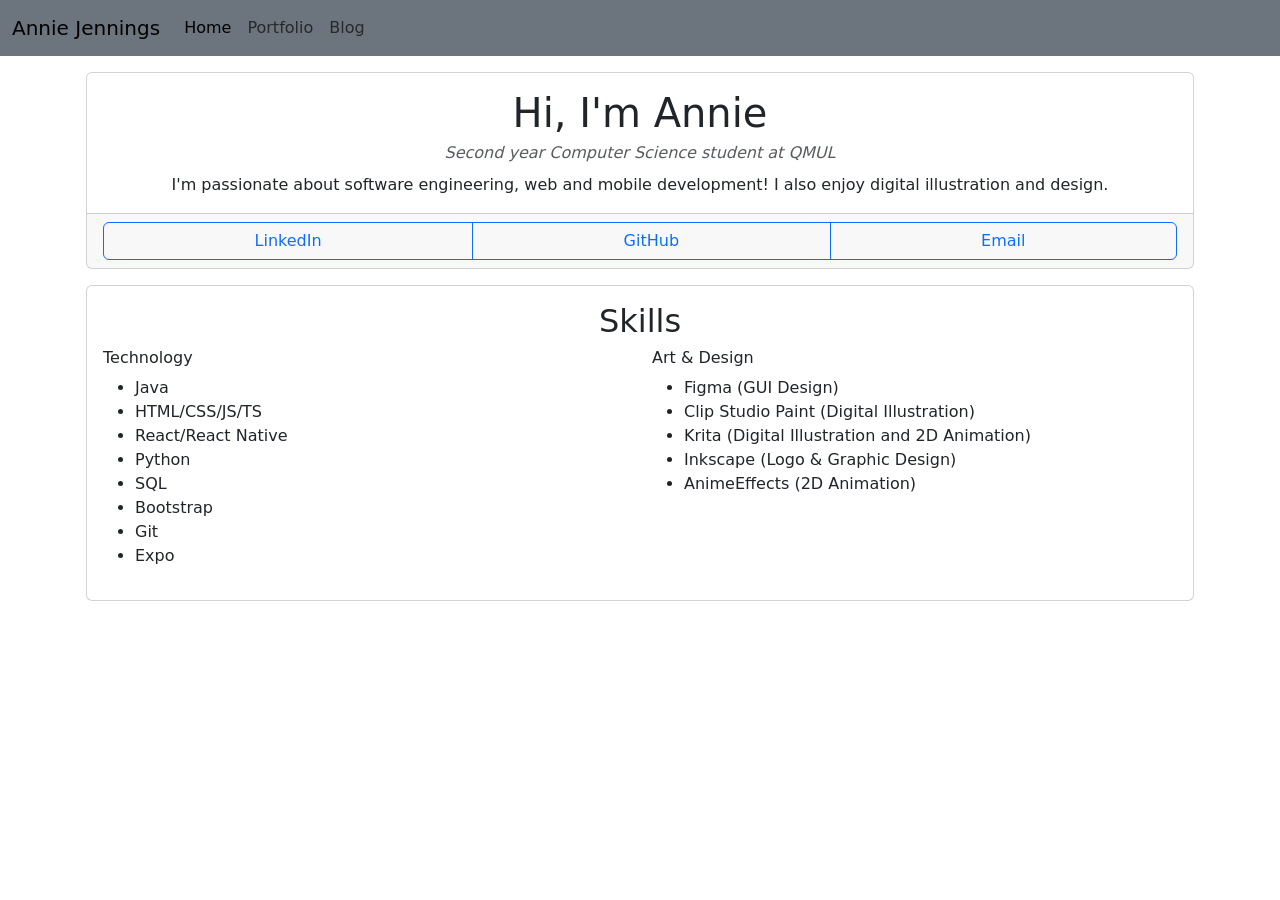
==== index.html @ 38fad9ea "added details to projects in portfolio" ====
<!DOCTYPE html>
<html lang="en">
<head>
    <meta charset="UTF-8">
    <meta name="viewport" content="width=device-width, initial-scale=1.0">
    <title>Home | Annie Jennings</title>
    <link href="https://cdn.jsdelivr.net/npm/bootstrap@5.3.8/dist/css/bootstrap.min.css" rel="stylesheet" integrity="sha384-sRIl4kxILFvY47J16cr9ZwB07vP4J8+LH7qKQnuqkuIAvNWLzeN8tE5YBujZqJLB" crossorigin="anonymous">
</head>
<body>
    <header>
        <nav class="navbar bg-secondary navbar-expand-lg">
            <div class="container-fluid">
                <a class="navbar-brand" href="index.html">Annie Jennings</a>
                <button class="navbar-toggler" type="button" data-bs-toggle="collapse" data-bs-target="#headerNav" aria-controls="headerNav" aria-expanded="false" aria-label="Toggle navigation">
                    <span class="navbar-toggler-icon"></span>
                </button>

                <div class="collapse navbar-collapse" id="headerNav">
                    <ul class="navbar-nav">
                        <li class="nav-item">
                            <a class="nav-link active" aria-current="page" href="index.html">Home</a>
                        </li>
                        <li class="nav-item">
                            <a class="nav-link" href="portfolio.html">Portfolio</a>
                        </li>
                        <li class="nav-item">
                            <a class="nav-link" href="blog.html">Blog</a>
                        </li>
                    </ul>
                </div>
            </div>
        </nav>
    </header>
    <main>
        <div class="container p-3">
            <div class="row row-cols-1 row-cols-md-1 g-3">
                <div class="col col-12 col-md-12">
                    <section class="card mx-auto">
                        <div class="card-body text-center">
                            <h1 class="card-title">Hi, I'm Annie</h1>
                            <p class="card-subtitle text-body-secondary fst-italic">Second year Computer Science student at QMUL</p>
                            <p class="card-text mt-2">I'm passionate about software engineering, web and mobile development! I also enjoy digital illustration and design.</p>
                        </div>
                        <div class="card-footer">
                            <div class="btn-group w-100" role="group">
                                <a class="btn btn-outline-primary" type="button" href="https://www.linkedin.com/in/annie-j-aa6480257/">LinkedIn</a>
                                <a class="btn btn-outline-primary" type="button" href="https://github.com/andijen">GitHub</a>
                                <a class="btn btn-outline-primary" type="button" href="mailto:anniejennings586@gmail.com">Email</a>
                            </div>
                        </div>
                    </section>
                </div>
                <div class="col col-12 col-md-12">
                    <section class="card mx-auto">
                        <div class="card-body">
                            <h2 class="text-center">Skills</h2>
                            <div class="row row-cols-1 row-cols-sm-2">
                                <div class="col col-12 col-sm-6">
                                    <h6>Technology</h6>
                                    <ul>
                                        <li>Java</li>
                                        <li>HTML/CSS/JS/TS</li>
                                        <li>React/React Native</li>
                                        <li>Python</li>
                                        <li>SQL</li>
                                        <li>Bootstrap</li>
                                        <li>Git</li>
                                        <li>Expo</li>
                                    </ul>
                                </div>
                                <div class="col col-12 col-sm-6">
                                    <h6>Art & Design</h6>
                                    <ul>
                                        <li>Figma (GUI Design)</li>
                                        <li>Clip Studio Paint (Digital Illustration)</li>
                                        <li>Krita (Digital Illustration and 2D Animation)</li>
                                        <li>Inkscape (Logo & Graphic Design)</li>
                                        <li>AnimeEffects (2D Animation)</li>
                                    </ul>
                                </div>
                            </div>
                        </div>
                    </section>
                </div>
            </div>
            
        </div>
    </main>
    <script src="https://cdn.jsdelivr.net/npm/bootstrap@5.3.8/dist/js/bootstrap.bundle.min.js" integrity="sha384-FKyoEForCGlyvwx9Hj09JcYn3nv7wiPVlz7YYwJrWVcXK/BmnVDxM+D2scQbITxI" crossorigin="anonymous"></script>
</body>
</html>
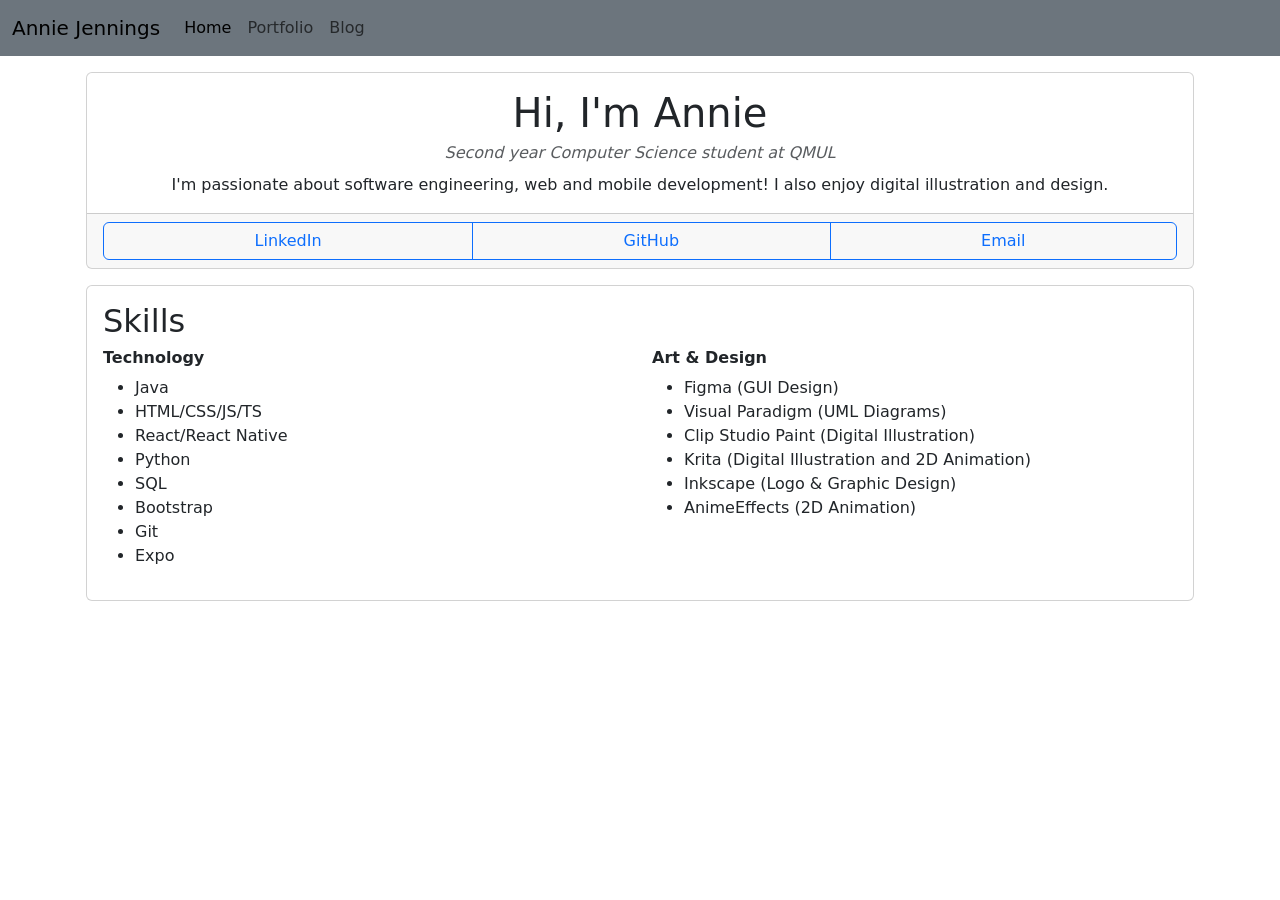
==== commit 11d5d3a0: "added individual project pages accessed via portfolio. added detailed analysis of stuzen project" ====
--- a/index.html
+++ b/index.html
@@ -53,10 +53,10 @@
                 <div class="col col-12 col-md-12">
                     <section class="card mx-auto">
                         <div class="card-body">
-                            <h2 class="text-center">Skills</h2>
+                            <h2>Skills</h2>
                             <div class="row row-cols-1 row-cols-sm-2">
                                 <div class="col col-12 col-sm-6">
-                                    <h6>Technology</h6>
+                                    <h6 class="fw-bold">Technology</h6>
                                     <ul>
                                         <li>Java</li>
                                         <li>HTML/CSS/JS/TS</li>
@@ -69,9 +69,10 @@
                                     </ul>
                                 </div>
                                 <div class="col col-12 col-sm-6">
-                                    <h6>Art & Design</h6>
+                                    <h6 class="fw-bold">Art & Design</h6>
                                     <ul>
                                         <li>Figma (GUI Design)</li>
+                                        <li>Visual Paradigm (UML Diagrams)</li>
                                         <li>Clip Studio Paint (Digital Illustration)</li>
                                         <li>Krita (Digital Illustration and 2D Animation)</li>
                                         <li>Inkscape (Logo & Graphic Design)</li>
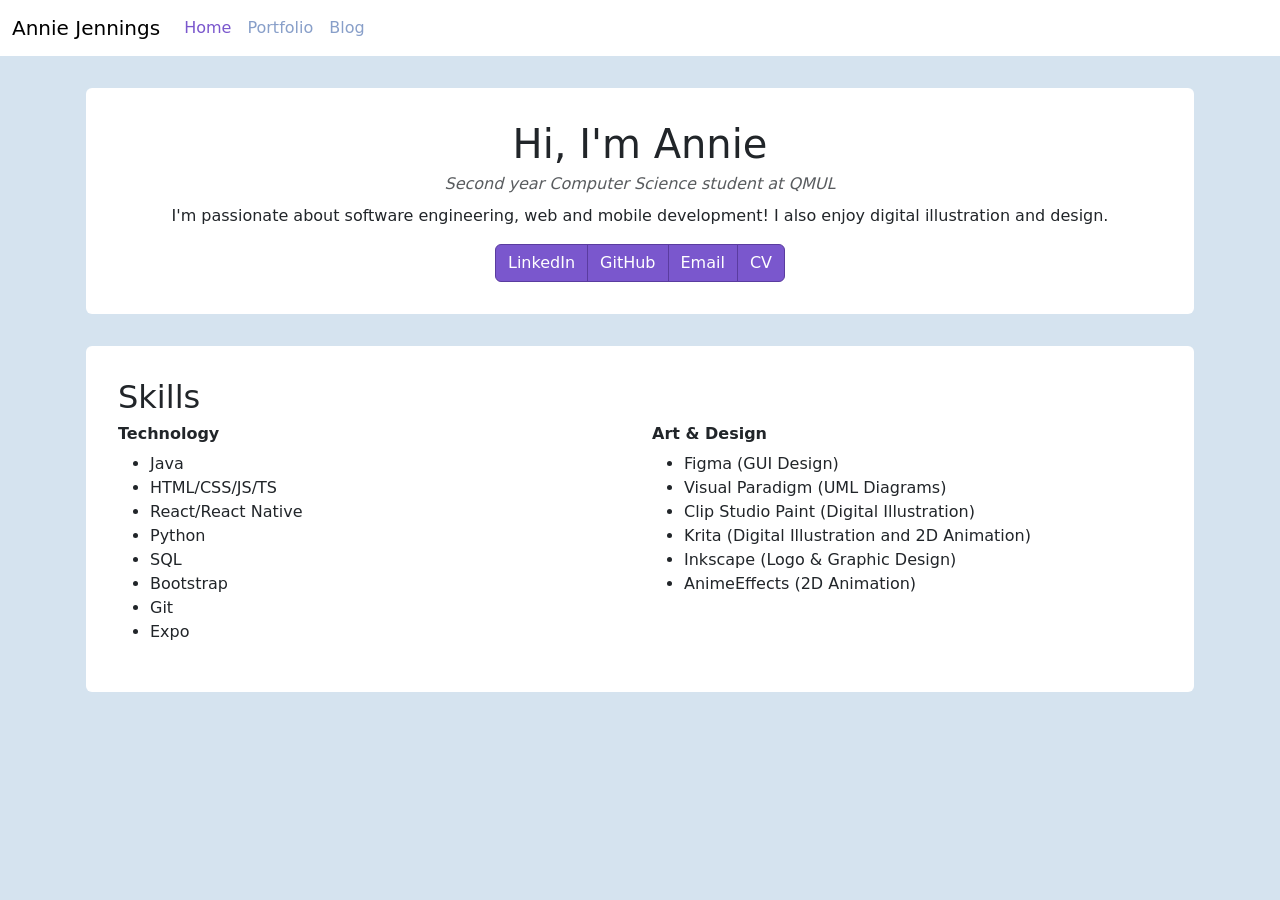
==== commit a1c8d799: "added styling to buttons, hover on portfolio items, sticky portfolio titles, additional padding, add" ====
--- a/index.html
+++ b/index.html
@@ -5,10 +5,11 @@
     <meta name="viewport" content="width=device-width, initial-scale=1.0">
     <title>Home | Annie Jennings</title>
     <link href="https://cdn.jsdelivr.net/npm/bootstrap@5.3.8/dist/css/bootstrap.min.css" rel="stylesheet" integrity="sha384-sRIl4kxILFvY47J16cr9ZwB07vP4J8+LH7qKQnuqkuIAvNWLzeN8tE5YBujZqJLB" crossorigin="anonymous">
+    <link rel="stylesheet" href="style.css">
 </head>
 <body>
     <header>
-        <nav class="navbar bg-secondary navbar-expand-lg">
+        <nav class="navbar navbar-expand-lg">
             <div class="container-fluid">
                 <a class="navbar-brand" href="index.html">Annie Jennings</a>
                 <button class="navbar-toggler" type="button" data-bs-toggle="collapse" data-bs-target="#headerNav" aria-controls="headerNav" aria-expanded="false" aria-label="Toggle navigation">
@@ -35,23 +36,22 @@
         <div class="container p-3">
             <div class="row row-cols-1 row-cols-md-1 g-3">
                 <div class="col col-12 col-md-12">
-                    <section class="card mx-auto">
+                    <section class="card mx-auto my-3 p-3 border-0">
                         <div class="card-body text-center">
                             <h1 class="card-title">Hi, I'm Annie</h1>
                             <p class="card-subtitle text-body-secondary fst-italic">Second year Computer Science student at QMUL</p>
                             <p class="card-text mt-2">I'm passionate about software engineering, web and mobile development! I also enjoy digital illustration and design.</p>
-                        </div>
-                        <div class="card-footer">
-                            <div class="btn-group w-100" role="group">
-                                <a class="btn btn-outline-primary" type="button" href="https://www.linkedin.com/in/annie-j-aa6480257/">LinkedIn</a>
-                                <a class="btn btn-outline-primary" type="button" href="https://github.com/andijen">GitHub</a>
-                                <a class="btn btn-outline-primary" type="button" href="mailto:anniejennings586@gmail.com">Email</a>
+                            <div class="btn-group" role="group">
+                                <a class="btn btn-primary" type="button" href="https://www.linkedin.com/in/annie-j-aa6480257/">LinkedIn</a>
+                                <a class="btn btn-primary" type="button" href="https://github.com/andijen">GitHub</a>
+                                <a class="btn btn-primary" type="button" href="mailto:anniejennings586@gmail.com">Email</a>
+                                <a class="btn btn-primary" type="button" href="/files/CV.pdf">CV</a>
                             </div>
                         </div>
                     </section>
                 </div>
                 <div class="col col-12 col-md-12">
-                    <section class="card mx-auto">
+                    <section class="card mx-auto p-3 border-0">
                         <div class="card-body">
                             <h2>Skills</h2>
                             <div class="row row-cols-1 row-cols-sm-2">
--- a/style.css
+++ b/style.css
@@ -0,0 +1,55 @@
+body{
+    background-color: #d5e3ef;
+}
+
+/************
+    NAVBAR
+*************/
+
+.navbar{
+    background-color: #fff;
+}
+
+.navbar-nav .nav-link.active{
+    color:#7a57cd;
+}
+
+.navbar-nav .nav-link{
+    transition: all 0.2s ease-in-out;
+    color:#889fc9;
+}
+
+.navbar-nav .nav-link:hover{
+    transform: scale(1.05);
+}
+
+/**************
+    PORTFOLIO
+***************/
+
+.project-card{
+    transition: all 0.2s ease-in-out;
+}
+.project-card:hover{
+    transform: scale(0.95);
+    background-color: #eef4ff;
+}
+
+/***************
+    BS ELEMENTS
+****************/
+
+.btn-primary{
+    background-color:#7a57cd;
+    border-color: #5a3c9f;
+}
+
+.btn-primary:hover{
+    background-color:#5a3c9f;
+    border-color: #5a3c9f;
+}
+
+.card-footer{
+    border-top: none;
+    background-color: #eef4ff;
+} 
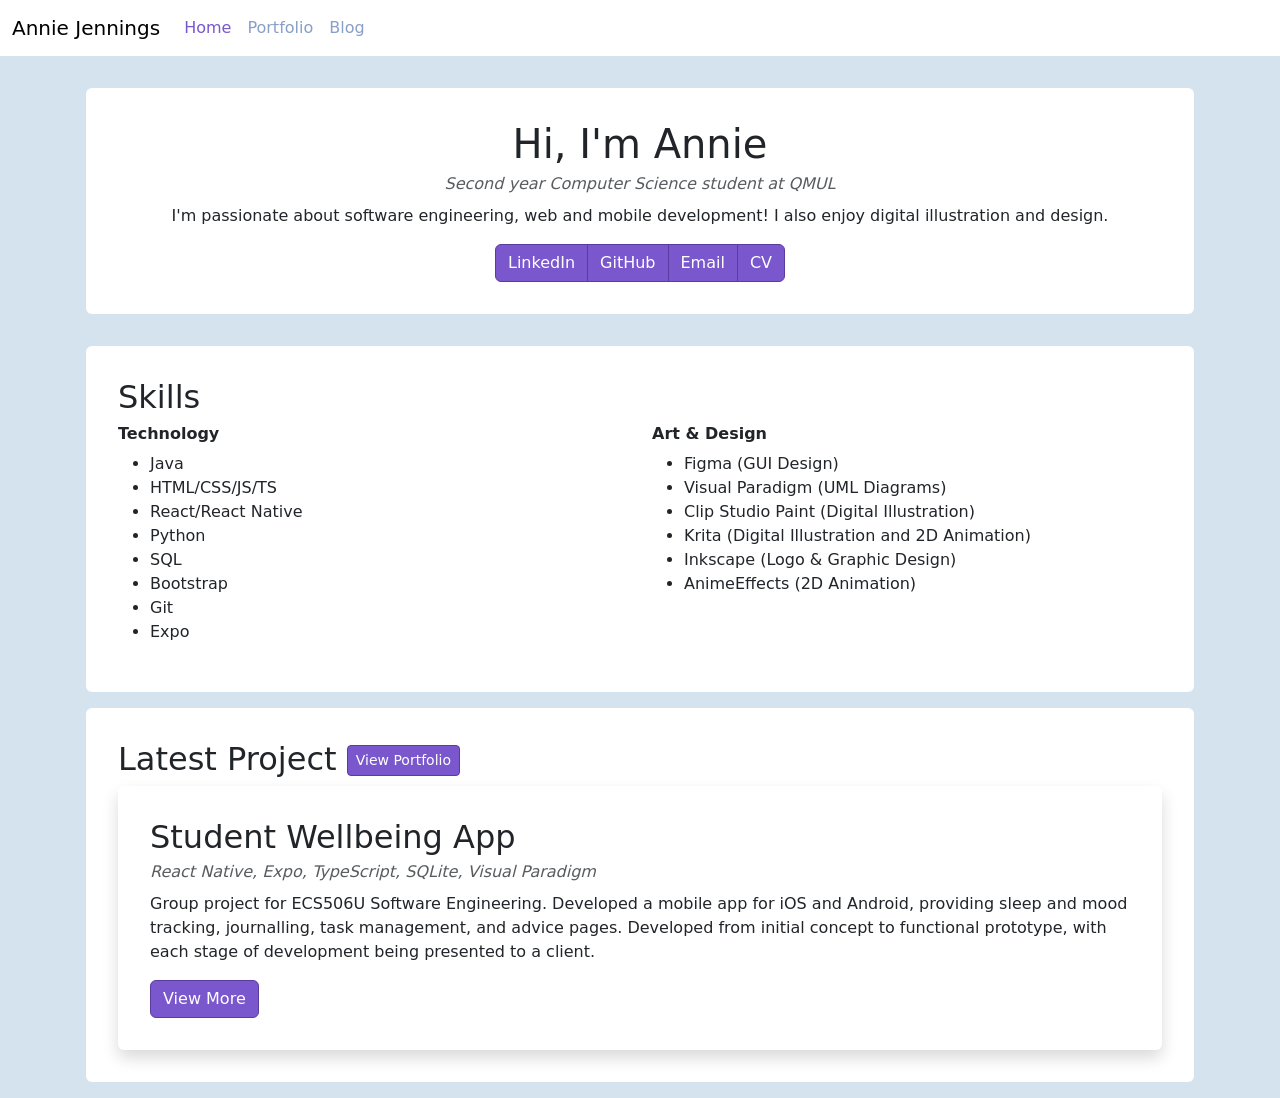
==== commit 1c96d8e8: "added latest project card to home page" ====
--- a/index.html
+++ b/index.html
@@ -83,6 +83,21 @@
                         </div>
                     </section>
                 </div>
+                <div class="col col-12 col-md-12">
+                    <section class="card mx-auto p-md-3 border-0">
+                        <div class="card-body">
+                            <h2>Latest Project <a href="projects/wellbeingApp.html" class="btn btn-primary btn-sm">View Portfolio</a></h2>
+                            <article class="card h-100 p-md-3 shadow border-0 project-card">
+                                <div class="card-body">
+                                    <h2 class="card-title">Student Wellbeing App</h2>
+                                    <p class="card-subtitle text-body-secondary fst-italic mb-2">React Native, Expo, TypeScript, SQLite, Visual Paradigm</p>
+                                    <p class="card-text mt-2">Group project for ECS506U Software Engineering. Developed a mobile app for iOS and Android, providing sleep and mood tracking, journalling, task management, and advice pages. Developed from initial concept to functional prototype, with each stage of development being presented to a client.</p>
+                                    <a href="projects/wellbeingApp.html" class="btn btn-primary stretched-link">View More</a>
+                                </div>
+                            </article>
+                        </div>
+                    </section>
+                </div>
             </div>
             
         </div>
--- a/style.css
+++ b/style.css
@@ -15,12 +15,13 @@
 }
 
 .navbar-nav .nav-link{
-    transition: all 0.2s ease-in-out;
+    transition: all 0.3s ease-in-out;
     color:#889fc9;
+    text-decoration: underline wavy 0.08em rgba(206, 213, 227, 0);
 }
 
 .navbar-nav .nav-link:hover{
-    transform: scale(1.05);
+    text-decoration-color: rgba(206, 213, 227, 1);
 }
 
 /**************
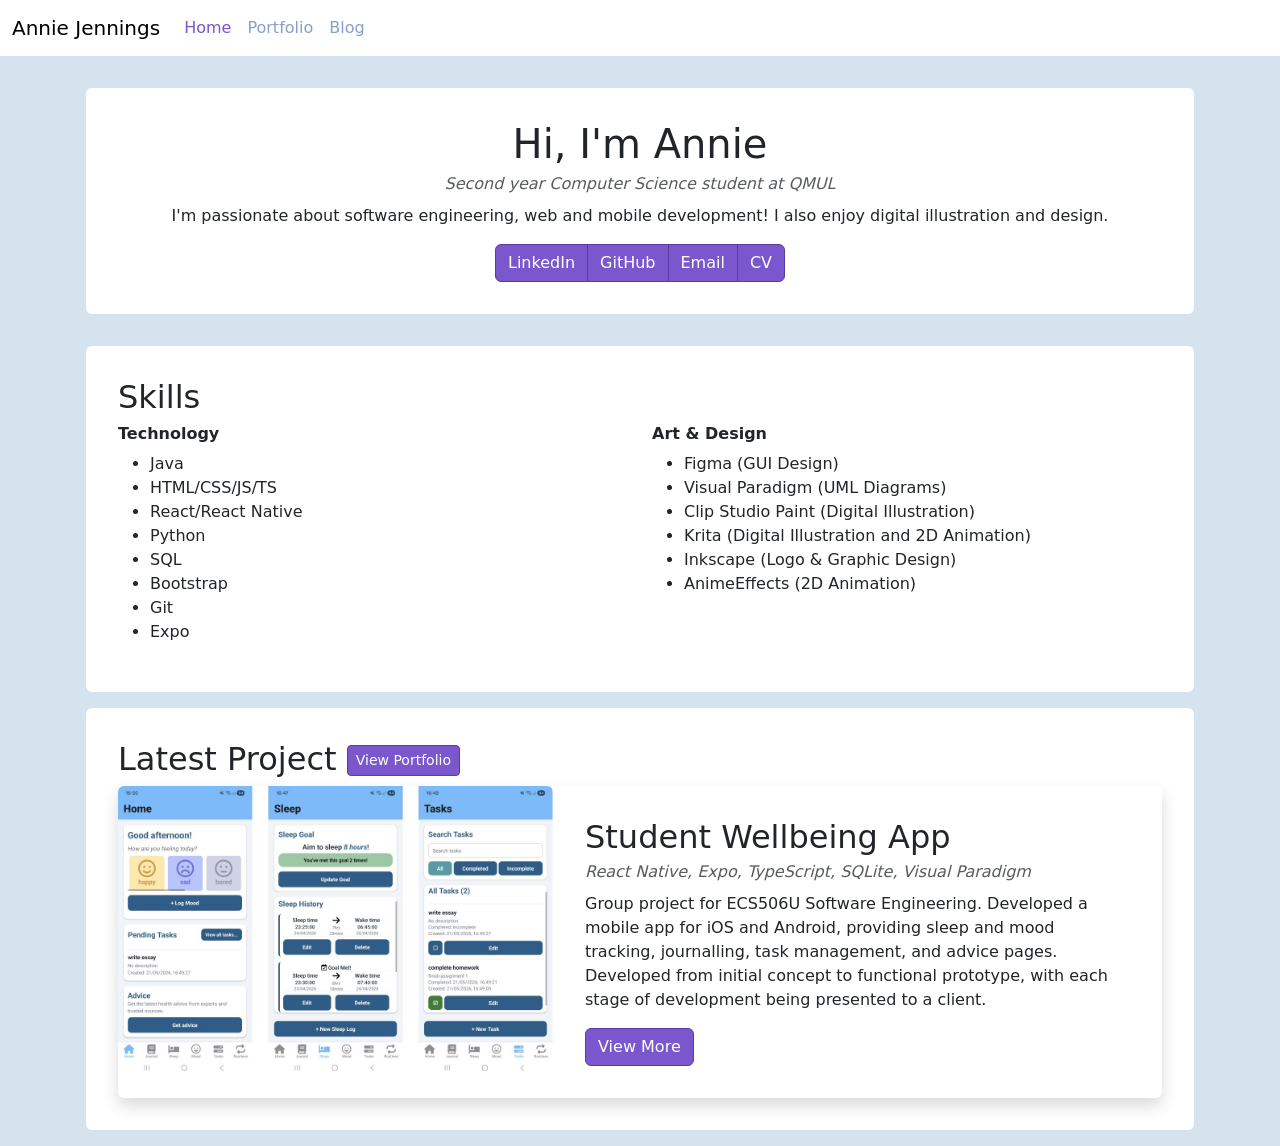
==== commit 1cae0943: "added images for wellbeing app, added detail on wellbeing app  page" ====
--- a/index.html
+++ b/index.html
@@ -87,12 +87,19 @@
                     <section class="card mx-auto p-md-3 border-0">
                         <div class="card-body">
                             <h2>Latest Project <a href="projects/wellbeingApp.html" class="btn btn-primary btn-sm">View Portfolio</a></h2>
-                            <article class="card h-100 p-md-3 shadow border-0 project-card">
-                                <div class="card-body">
-                                    <h2 class="card-title">Student Wellbeing App</h2>
-                                    <p class="card-subtitle text-body-secondary fst-italic mb-2">React Native, Expo, TypeScript, SQLite, Visual Paradigm</p>
-                                    <p class="card-text mt-2">Group project for ECS506U Software Engineering. Developed a mobile app for iOS and Android, providing sleep and mood tracking, journalling, task management, and advice pages. Developed from initial concept to functional prototype, with each stage of development being presented to a client.</p>
-                                    <a href="projects/wellbeingApp.html" class="btn btn-primary stretched-link">View More</a>
+                            <article class="card h-100 w-100 shadow border-0 project-card">
+                                <div class="row row-cols-md-2 g-0">
+                                    <div class="col col-12 col-md-5">
+                                        <img src="/files/images/StuZen/StuZen_Thumb.jpg" class="img-fluid rounded">
+                                    </div>
+                                    <div class="col col-12 col-md-7">
+                                         <div class="card-body m-3">
+                                            <h2 class="card-title">Student Wellbeing App</h2>
+                                            <p class="card-subtitle text-body-secondary fst-italic mb-2">React Native, Expo, TypeScript, SQLite, Visual Paradigm</p>
+                                            <p class="card-text mt-2">Group project for ECS506U Software Engineering. Developed a mobile app for iOS and Android, providing sleep and mood tracking, journalling, task management, and advice pages. Developed from initial concept to functional prototype, with each stage of development being presented to a client.</p>
+                                            <a href="projects/wellbeingApp.html" class="btn btn-primary stretched-link">View More</a>
+                                        </div>
+                                    </div>
                                 </div>
                             </article>
                         </div>
--- a/style.css
+++ b/style.css
@@ -54,3 +54,8 @@
     border-top: none;
     background-color: #eef4ff;
 } 
+
+.carousel-control-next,
+.carousel-control-prev{
+    filter: invert(100%);
+}
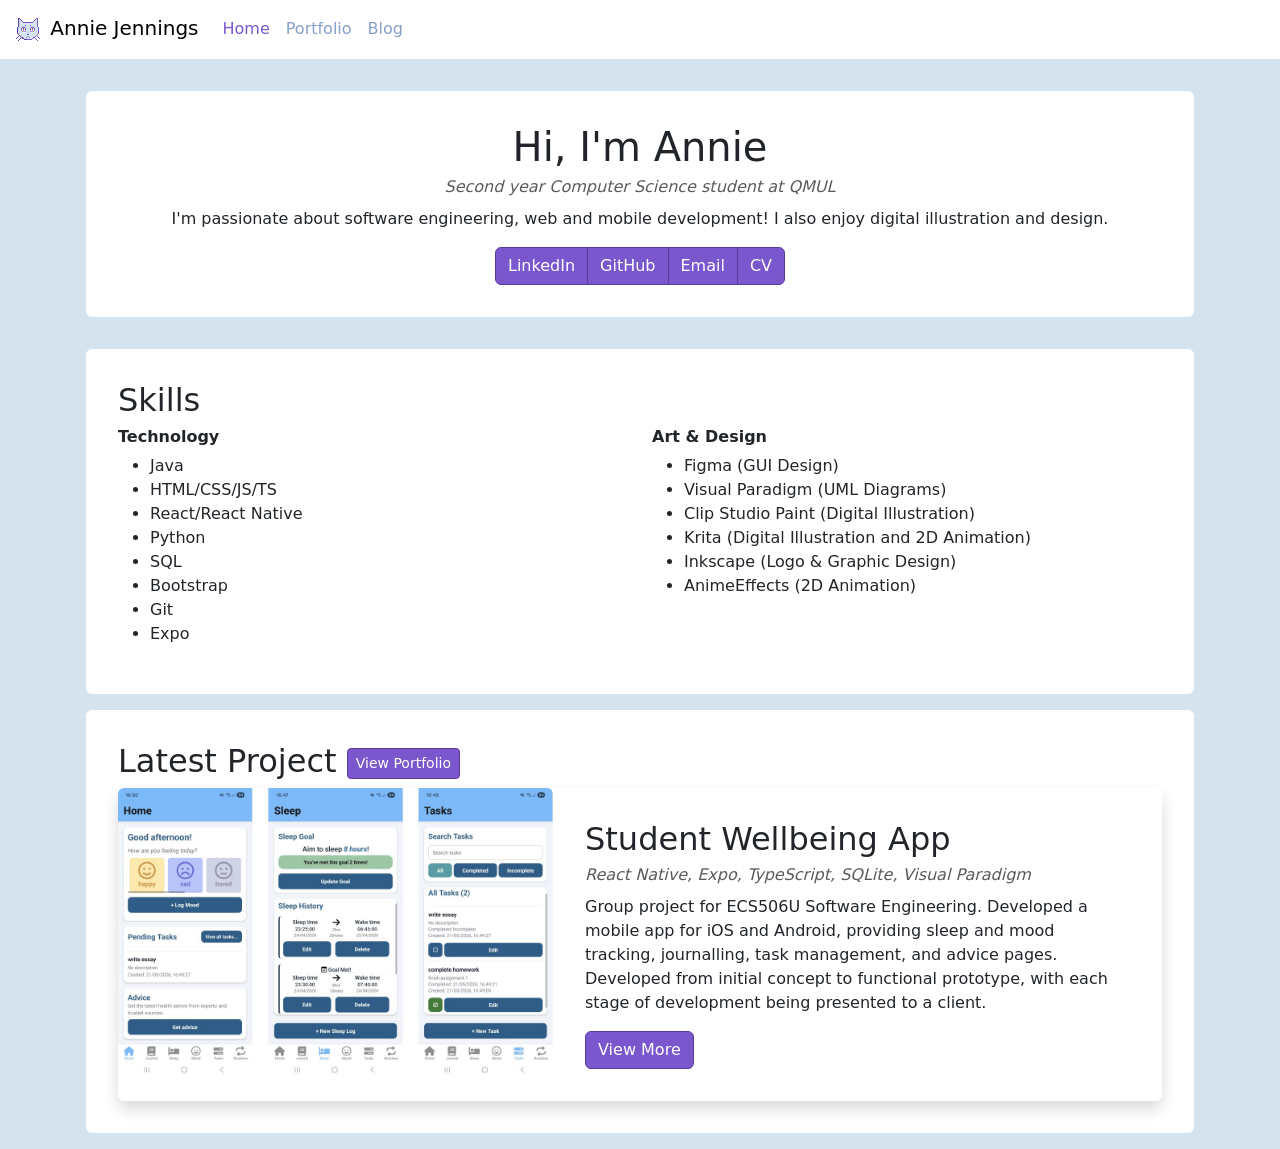
==== commit 8e2fae1f: "add custom favicon to page and navbar" ====
--- a/index.html
+++ b/index.html
@@ -6,12 +6,16 @@
     <title>Home | Annie Jennings</title>
     <link href="https://cdn.jsdelivr.net/npm/bootstrap@5.3.8/dist/css/bootstrap.min.css" rel="stylesheet" integrity="sha384-sRIl4kxILFvY47J16cr9ZwB07vP4J8+LH7qKQnuqkuIAvNWLzeN8tE5YBujZqJLB" crossorigin="anonymous">
     <link rel="stylesheet" href="style.css">
+    <link rel="icon" type="image/png" href="/files/images/favicon.png">
 </head>
 <body>
     <header>
         <nav class="navbar navbar-expand-lg">
             <div class="container-fluid">
-                <a class="navbar-brand" href="index.html">Annie Jennings</a>
+                <a class="navbar-brand" href="index.html">
+                    <img src="/files/images/favicon.png" alt="pixel cat logo">
+                    Annie Jennings
+                </a>
                 <button class="navbar-toggler" type="button" data-bs-toggle="collapse" data-bs-target="#headerNav" aria-controls="headerNav" aria-expanded="false" aria-label="Toggle navigation">
                     <span class="navbar-toggler-icon"></span>
                 </button>
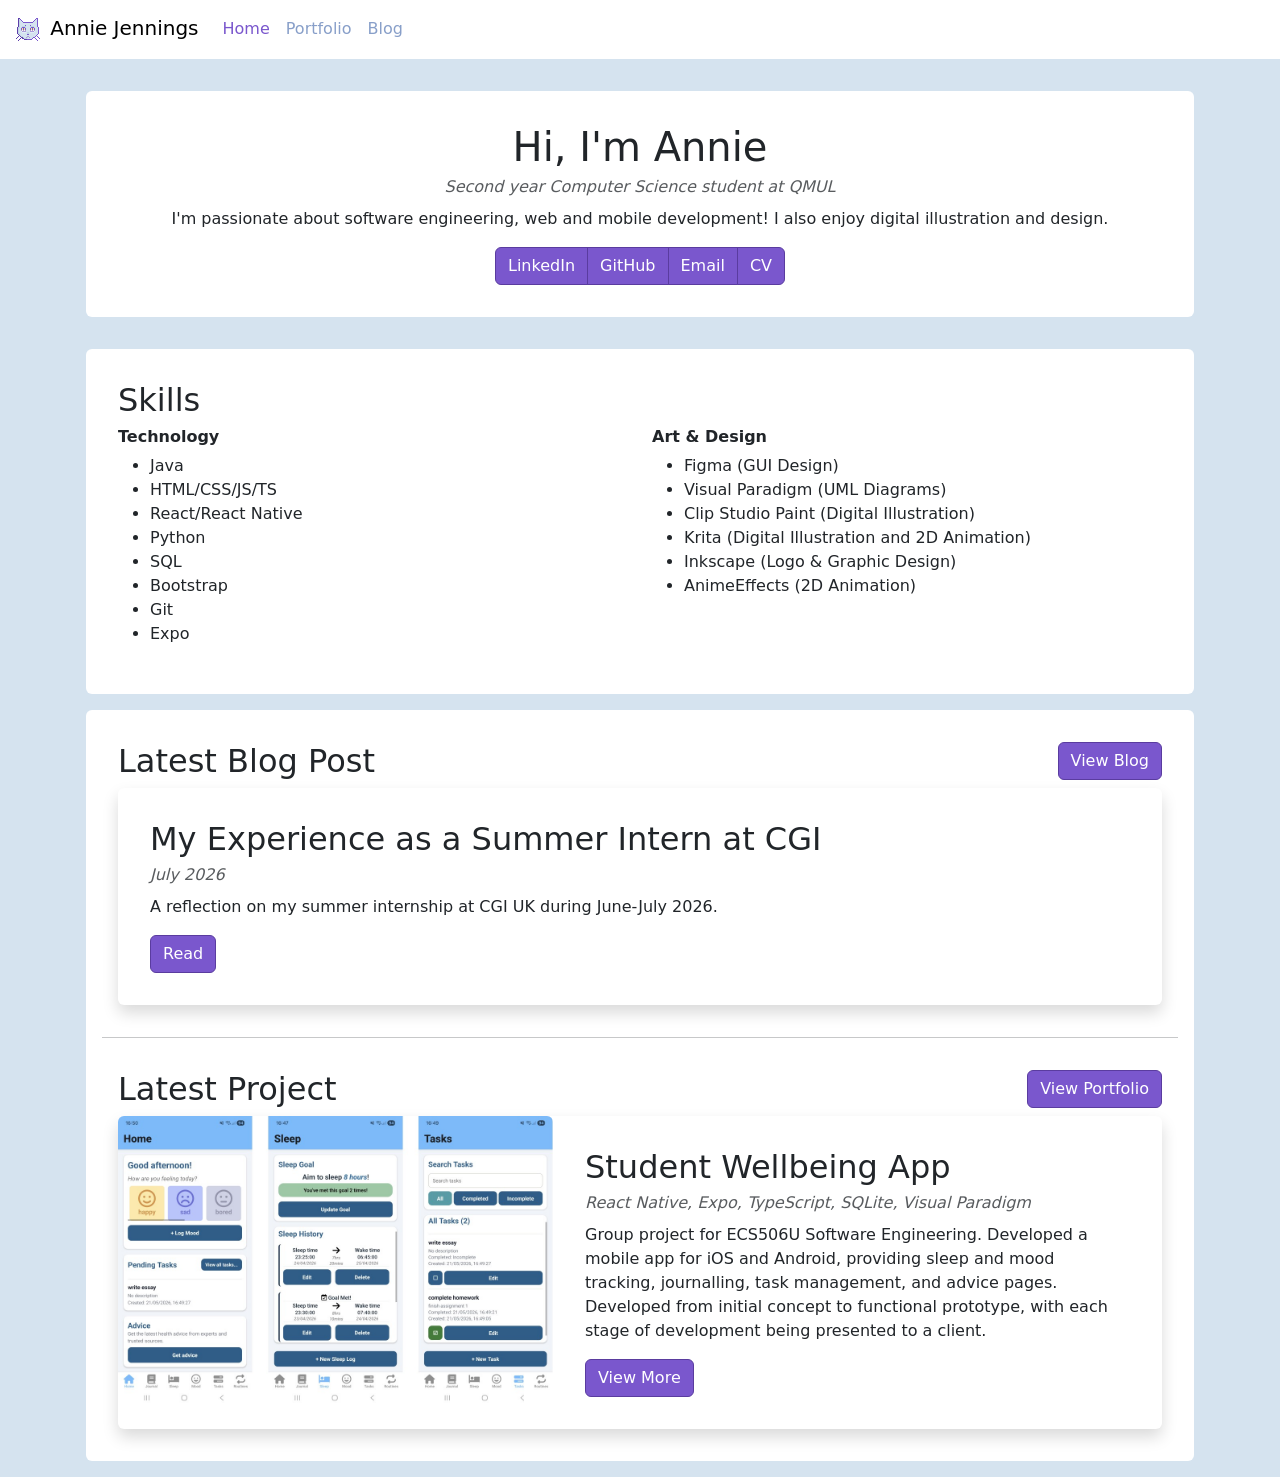
==== commit cbe31414: "added blog post: summer internship at CGI" ====
--- a/index.html
+++ b/index.html
@@ -90,8 +90,20 @@
                 <div class="col col-12 col-md-12">
                     <section class="card mx-auto p-md-3 border-0">
                         <div class="card-body">
-                            <h2>Latest Project <a href="projects/wellbeingApp.html" class="btn btn-primary btn-sm">View Portfolio</a></h2>
-                            <article class="card h-100 w-100 shadow border-0 project-card">
+                            <h2>Latest Blog Post <a href="blog.html" class="btn btn-primary float-end">View Blog</a></h2>
+                            <article class="card h-100 w-100 shadow border-0 article-card">
+                                <div class="card-body m-3">
+                                    <h2 class="card-title">My Experience as a Summer Intern at CGI</h2>
+                                    <p class="card-subtitle text-body-secondary fst-italic mb-2">July 2026</p>
+                                    <p class="card-text mt-2">A reflection on my summer internship at CGI UK during June-July 2026.</p>
+                                    <a href="blog/summerInternCGI2026.html" class="btn btn-primary stretched-link">Read</a>
+                                </div>
+                            </article>
+                        </div>
+                        <hr>
+                        <div class="card-body">
+                            <h2>Latest Project <a href="portfolio.html" class="btn btn-primary float-end">View Portfolio</a></h2>
+                            <article class="card h-100 w-100 shadow border-0 article-card">
                                 <div class="row row-cols-md-2 g-0">
                                     <div class="col col-12 col-md-5">
                                         <img src="/files/images/StuZen/StuZen_Thumb.jpg" class="img-fluid rounded">
--- a/style.css
+++ b/style.css
@@ -24,14 +24,15 @@
     text-decoration-color: rgba(206, 213, 227, 1);
 }
 
-/**************
-    PORTFOLIO
-***************/
+/*********************
+    PORTFOLIO + BLOG 
+    ARTICLES
+**********************/
 
-.project-card{
+.article-card{
     transition: all 0.2s ease-in-out;
 }
-.project-card:hover{
+.article-card:hover{
     transform: scale(0.95);
     background-color: #eef4ff;
 }
@@ -58,4 +59,9 @@
 .carousel-control-next,
 .carousel-control-prev{
     filter: invert(100%);
+}
+
+.list-group-item.active{
+    background-color:#7a57cd;
+    border-color: #5a3c9f;
 }
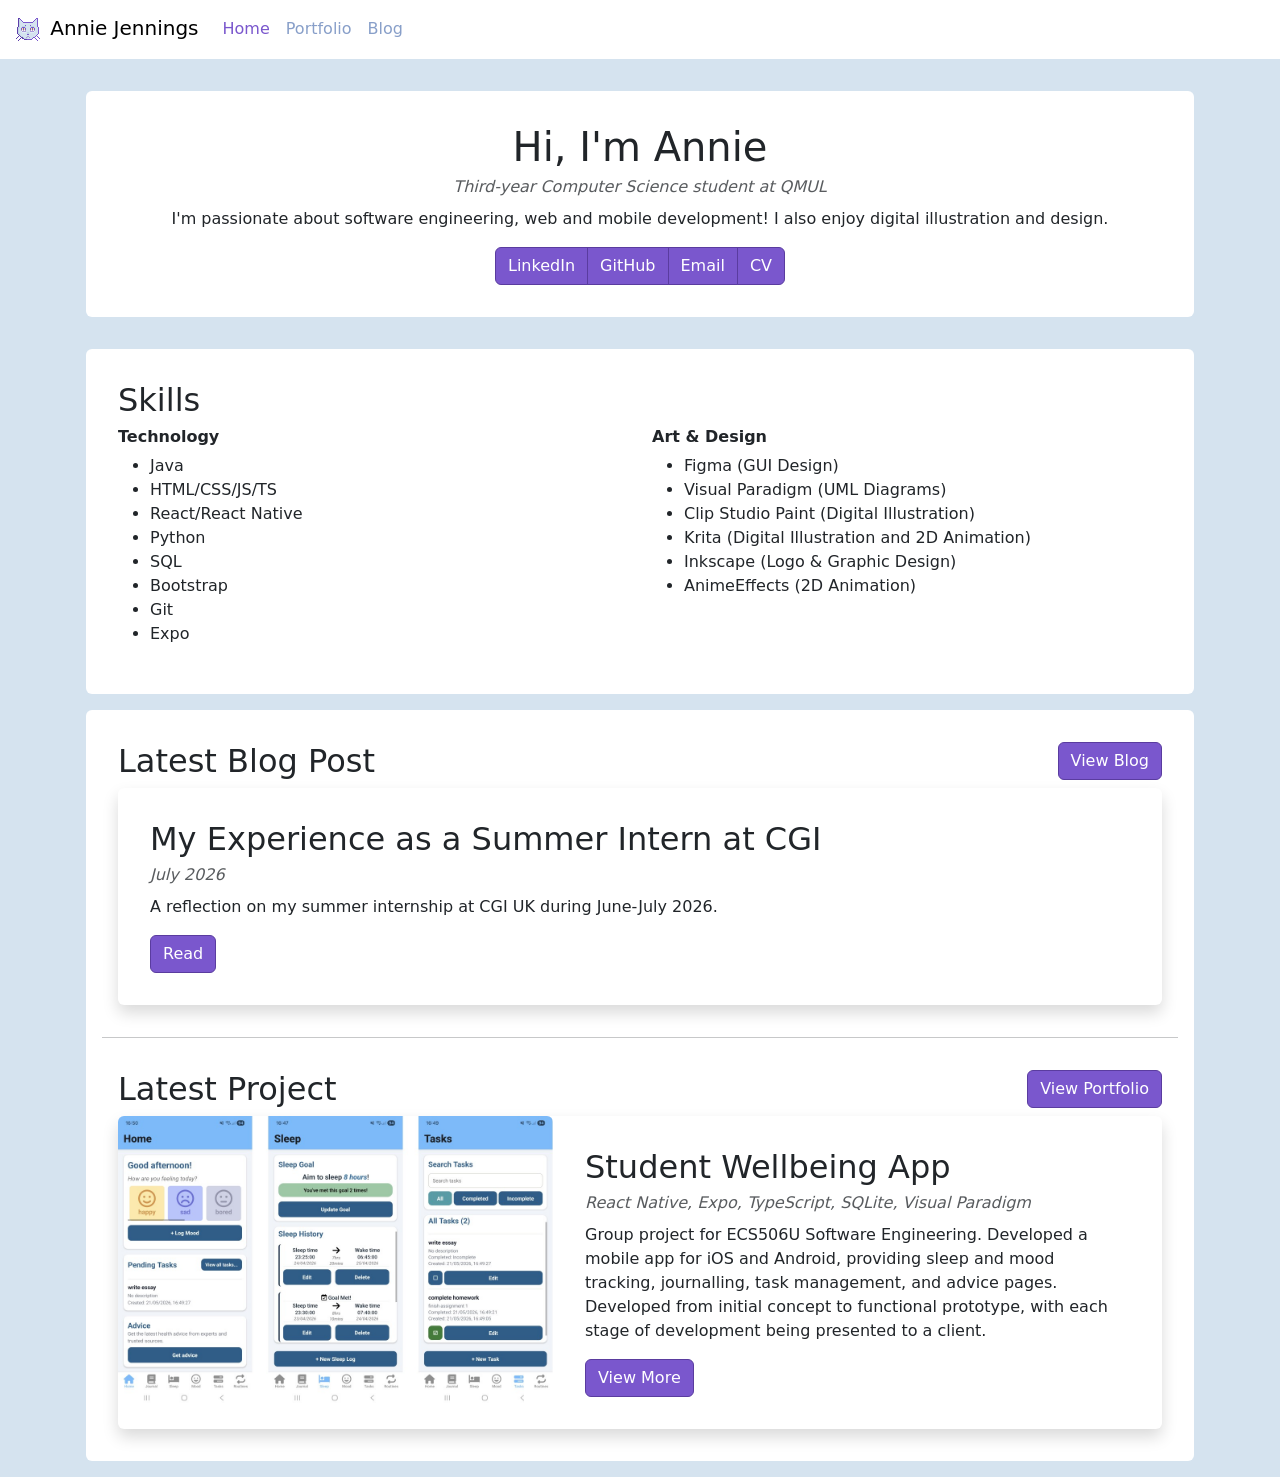
==== commit 5e64cfe5: "update home page and CV" ====
--- a/index.html
+++ b/index.html
@@ -43,7 +43,7 @@
                     <section class="card mx-auto my-3 p-3 border-0">
                         <div class="card-body text-center">
                             <h1 class="card-title">Hi, I'm Annie</h1>
-                            <p class="card-subtitle text-body-secondary fst-italic">Second year Computer Science student at QMUL</p>
+                            <p class="card-subtitle text-body-secondary fst-italic">Third-year Computer Science student at QMUL</p>
                             <p class="card-text mt-2">I'm passionate about software engineering, web and mobile development! I also enjoy digital illustration and design.</p>
                             <div class="btn-group" role="group">
                                 <a class="btn btn-primary" type="button" href="https://www.linkedin.com/in/annie-j-aa6480257/">LinkedIn</a>
